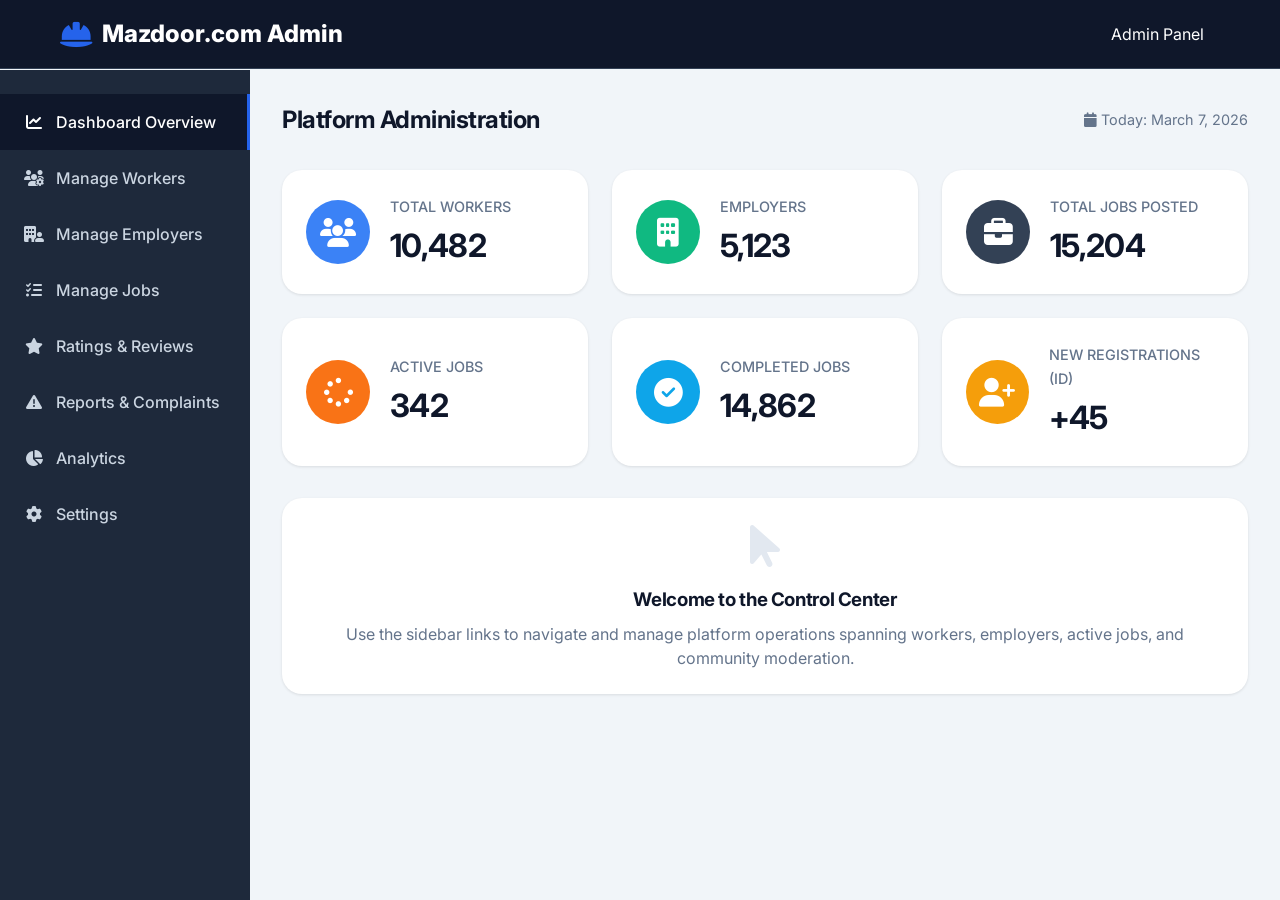
==== admin-panel.html @ 2efcf13f "Add files via upload" ====
<!DOCTYPE html>
<html lang="en">
<head>
    <meta charset="UTF-8">
    <meta name="viewport" content="width=device-width, initial-scale=1.0">
    <title>Admin Dashboard - Mazdoor.com</title>
    <link href="https://fonts.googleapis.com/css2?family=Inter:wght@400;500;600;700;800&display=swap" rel="stylesheet">
    <link rel="stylesheet" href="https://cdnjs.cloudflare.com/ajax/libs/font-awesome/6.4.0/css/all.min.css">
    <link rel="stylesheet" href="styles.css">
    <style>
        body { background: #F1F5F9; }
        .dashboard-layout { display: flex; min-height: 100vh; padding-top: 70px; }
        
        .sidebar {
            width: 250px; background: #1E293B; border-right: none; color: white;
            padding: 24px 0; position: fixed; height: calc(100vh - 70px);
        }
        .sidebar a {
            display: flex; align-items: center; gap: 12px; padding: 16px 24px;
            color: #CBD5E1; text-decoration: none; font-weight: 500;
        }
        .sidebar a:hover, .sidebar a.active { background: #0F172A; color: white; border-right: 3px solid var(--primary); }
        .sidebar i { width: 20px; text-align: center; }
        
        .main-content { margin-left: 250px; padding: 32px; flex: 1; }
        .page-header { margin-bottom: 32px; display: flex; justify-content: space-between; align-items: center; }
        
        .stats-grid { display: grid; grid-template-columns: repeat(auto-fit, minmax(240px, 1fr)); gap: 24px; margin-bottom: 32px; }
        .stat-card {
            background: white; padding: 24px; border-radius: var(--radius-lg);
            box-shadow: var(--shadow-sm); display: flex; align-items: center; gap: 20px;
        }
        .stat-icon { width: 64px; height: 64px; border-radius: 50%; display: flex; align-items: center; justify-content: center; font-size: 1.8rem; color: white; }
        .stat-info span { color: var(--text-muted); font-size: 0.9rem; font-weight: 500; text-transform: uppercase; }
        .stat-info h3 { font-size: 2rem; margin: 4px 0 0 0; }
        
        table { width: 100%; border-collapse: collapse; background: white; border-radius: var(--radius-lg); overflow: hidden; box-shadow: var(--shadow-sm); }
        th, td { padding: 16px; text-align: left; border-bottom: 1px solid var(--border-color); }
        th { background: #F8FAFC; color: var(--text-muted); font-weight: 600; text-transform: uppercase; font-size: 0.85rem; }
        tr:last-child td { border-bottom: none; }
        
        .badge-verified { background: #DCFCE7; color: #16A34A; padding: 4px 8px; border-radius: 4px; font-size: 0.8rem; font-weight: bold; }
        .badge-pending { background: #FEF3C7; color: #D97706; padding: 4px 8px; border-radius: 4px; font-size: 0.8rem; font-weight: bold; }
        
        @media (max-width: 768px) {
            .dashboard-layout { flex-direction: column; }
            .sidebar { width: 100%; position: static; height: auto; overflow-x: auto; white-space: nowrap; padding: 0; }
            .sidebar a { display: inline-flex; padding: 16px; border-right: none; }
            .sidebar a.active { border-right: none; border-bottom: 3px solid var(--primary); }
            .main-content { margin-left: 0; padding: 16px; }
            .stats-grid { grid-template-columns: 1fr; }
            table { display: block; overflow-x: auto; white-space: nowrap; }
        }
    </style>
</head>
<body>
    <nav class="navbar" style="border-bottom: 1px solid #334155; background: #0F172A;">
        <div class="nav-container">
            <a href="index.html" class="logo" style="color: white;">
                <i class="fa-solid fa-helmet-safety text-primary"></i>
                <span>Mazdoor.com Admin</span>
            </a>
            <div class="nav-actions">
                <span style="color: white; margin-right: 16px;">Admin Panel</span>
            </div>
        </div>
    </nav>

    <div class="dashboard-layout">
        <!-- Sidebar -->
        <aside class="sidebar">
            <a href="#" class="active" onclick="switchAdminTab('sec-overview', this)"><i class="fa-solid fa-chart-line"></i> Dashboard Overview</a>
            <a href="#" onclick="switchAdminTab('sec-workers', this)"><i class="fa-solid fa-users-gear"></i> Manage Workers</a>
            <a href="#" onclick="switchAdminTab('sec-employers', this)"><i class="fa-solid fa-building-user"></i> Manage Employers</a>
            <a href="#" onclick="switchAdminTab('sec-jobs', this)"><i class="fa-solid fa-list-check"></i> Manage Jobs</a>
            <a href="#" onclick="switchAdminTab('sec-ratings', this)"><i class="fa-solid fa-star"></i> Ratings & Reviews</a>
            <a href="#" onclick="switchAdminTab('sec-reports', this)"><i class="fa-solid fa-triangle-exclamation"></i> Reports & Complaints</a>
            <a href="#" onclick="switchAdminTab('sec-analytics', this)"><i class="fa-solid fa-chart-pie"></i> Analytics</a>
            <a href="#" onclick="switchAdminTab('sec-settings', this)"><i class="fa-solid fa-gear"></i> Settings</a>
        </aside>

        <!-- Main Content -->
        <main class="main-content">
            <div class="page-header">
                <h2>Platform Administration</h2>
                <div style="font-size: 0.9rem; color: var(--text-muted);"><i class="fa-solid fa-calendar"></i> Today: March 7, 2026</div>
            </div>

            <!-- TAB: OVERVIEW -->
            <section id="sec-overview" class="admin-tab">
                <div class="stats-grid">
                    <div class="stat-card">
                        <div class="stat-icon bg-blue"><i class="fa-solid fa-users"></i></div>
                        <div class="stat-info">
                            <span>Total Workers</span>
                            <h3>10,482</h3>
                        </div>
                    </div>
                    
                    <div class="stat-card">
                        <div class="stat-icon bg-green"><i class="fa-solid fa-building"></i></div>
                        <div class="stat-info">
                            <span>Employers</span>
                            <h3>5,123</h3>
                        </div>
                    </div>
                    
                    <div class="stat-card">
                        <div class="stat-icon bg-dark"><i class="fa-solid fa-briefcase"></i></div>
                        <div class="stat-info">
                            <span>Total Jobs Posted</span>
                            <h3>15,204</h3>
                        </div>
                    </div>

                    <div class="stat-card">
                        <div class="stat-icon bg-orange"><i class="fa-solid fa-spinner"></i></div>
                        <div class="stat-info">
                            <span>Active Jobs</span>
                            <h3>342</h3>
                        </div>
                    </div>

                    <div class="stat-card">
                        <div class="stat-icon bg-water"><i class="fa-solid fa-circle-check"></i></div>
                        <div class="stat-info">
                            <span>Completed Jobs</span>
                            <h3>14,862</h3>
                        </div>
                    </div>

                    <div class="stat-card">
                        <div class="stat-icon bg-yellow"><i class="fa-solid fa-user-plus"></i></div>
                        <div class="stat-info">
                            <span>New Registrations (ID)</span>
                            <h3>+45</h3>
                        </div>
                    </div>
                </div>

                <div style="background: white; padding: 24px; border-radius: var(--radius-lg); box-shadow: var(--shadow-sm); margin-top: 32px; text-align: center;">
                    <i class="fa-solid fa-arrow-pointer" style="font-size: 3rem; color: var(--border-color); margin-bottom: 16px;"></i>
                    <h3 style="margin-bottom: 8px;">Welcome to the Control Center</h3>
                    <p style="color: var(--text-muted);">Use the sidebar links to navigate and manage platform operations spanning workers, employers, active jobs, and community moderation.</p>
                </div>
            </section>

            <!-- TAB: WORKERS -->
            <section id="sec-workers" class="admin-tab" style="display: none;">
                <div style="display: flex; justify-content: space-between; align-items: center; margin-bottom: 16px;">
                    <h3 style="margin: 0;">Worker Database (Recent)</h3>
                    <button class="btn btn-primary" style="padding: 6px 12px; font-size: 0.85rem;" onclick="let name = prompt('Enter new worker name:'); if(name) alert(name + ' added to database.');"><i class="fa-solid fa-plus"></i> Manual Add</button>
                </div>
                <table>
                    <thead>
                        <tr>
                            <th>Name</th>
                            <th>Skill</th>
                            <th>Location</th>
                            <th>Status</th>
                            <th>Action</th>
                        </tr>
                    </thead>
                    <tbody>
                        <tr>
                            <td><strong>Hassan Ali</strong><br><small style="color: var(--text-muted);">+92 300 1234567</small></td>
                            <td>Electrician</td>
                            <td>Lahore</td>
                            <td><span class="badge-pending">Pending CNIC</span></td>
                            <td>
                                <button class="btn btn-outline" style="padding: 4px 8px; font-size: 0.8rem; margin-right: 4px;" onclick="alert('Worker verified successfully.'); this.closest('tr').querySelector('.badge-pending').className='badge-verified'; this.closest('tr').querySelector('.badge-verified').innerText='Verified';">Verify</button>
                                <button class="btn btn-outline" style="padding: 4px 8px; font-size: 0.8rem; color: var(--danger); border-color: var(--danger);" onclick="if(confirm('Suspend this worker?')) this.closest('tr').remove();">Suspend</button>
                            </td>
                        </tr>
                        <tr>
                            <td><strong>Zain Ahmed</strong><br><small style="color: var(--text-muted);">+92 321 7654321</small></td>
                            <td>Plumber</td>
                            <td>Karachi</td>
                            <td><span class="badge-verified">Verified</span></td>
                            <td>
                                <button class="btn btn-outline" style="padding: 4px 8px; font-size: 0.8rem; margin-right: 4px;" onclick="prompt('Edit name:', 'Zain Ahmed');">Edit</button>
                                <button class="btn btn-outline" style="padding: 4px 8px; font-size: 0.8rem; color: var(--danger); border-color: var(--danger);" onclick="if(confirm('Delete user?')) this.closest('tr').remove();">Delete</button>
                            </td>
                        </tr>
                    </tbody>
                </table>
            </section>

            <!-- TAB: EMPLOYERS -->
            <section id="sec-employers" class="admin-tab" style="display: none;">
                <div style="display: flex; justify-content: space-between; align-items: center; margin-bottom: 16px;">
                    <h3 style="margin: 0;">Employer Roster</h3>
                    <button class="btn btn-outline" style="padding: 6px 12px; font-size: 0.85rem;" onclick="prompt('Filter employers by industry/status:');"><i class="fa-solid fa-filter"></i> Filter</button>
                </div>
                <table>
                    <thead>
                        <tr>
                            <th>Employer Name</th>
                            <th>Type</th>
                            <th>Jobs Posted</th>
                            <th>Status</th>
                            <th>Action</th>
                        </tr>
                    </thead>
                    <tbody>
                        <tr>
                            <td><strong>Ahmad Construction Co.</strong><br><small style="color: var(--text-muted);">ahmad@example.com</small></td>
                            <td>Business</td>
                            <td>12</td>
                            <td><span class="badge-verified">Approved</span></td>
                            <td>
                                <button class="btn btn-outline" style="padding: 4px 8px; font-size: 0.8rem; margin-right: 4px;" onclick="alert('Loading employer details...');">Edit Details</button>
                                <button class="btn btn-outline" style="padding: 4px 8px; font-size: 0.8rem; color: var(--danger); border-color: var(--danger);" onclick="if(confirm('Block Ahmad Construction Co.?')) this.closest('tr').remove();">Block</button>
                            </td>
                        </tr>
                        <tr>
                            <td><strong>Sajid Khan</strong><br><small style="color: var(--text-muted);">+92 333 9876543</small></td>
                            <td>Individual</td>
                            <td>2</td>
                            <td><span class="badge-pending">Reviewing</span></td>
                            <td>
                                <button class="btn btn-outline" style="padding: 4px 8px; font-size: 0.8rem; margin-right: 4px;" onclick="alert('Employer approved!');">Approve</button>
                                <button class="btn btn-outline" style="padding: 4px 8px; font-size: 0.8rem; color: var(--danger); border-color: var(--danger);" onclick="if(confirm('Block Sajid Khan?')) this.closest('tr').remove();">Block</button>
                            </td>
                        </tr>
                    </tbody>
                </table>
            </section>

            <!-- TAB: JOBS -->
            <section id="sec-jobs" class="admin-tab" style="display: none;">
                <div style="display: flex; justify-content: space-between; align-items: center; margin-bottom: 16px;">
                    <h3 style="margin: 0;">Active Job Marketplace</h3>
                    <button class="btn btn-outline" style="padding: 6px 12px; font-size: 0.85rem;" onclick="if(confirm('Are you sure you want to remove all old jobs?')) document.querySelector('#sec-jobs tbody').innerHTML = '';"><i class="fa-solid fa-ban"></i> Bulk Remove</button>
                </div>
                <table>
                    <thead>
                        <tr>
                            <th>Job Title</th>
                            <th>Location</th>
                            <th>Wage</th>
                            <th>Status</th>
                            <th>Action</th>
                        </tr>
                    </thead>
                    <tbody>
                        <tr>
                            <td><strong>Construction Helper</strong><br><small style="color: var(--text-muted);">Posted by Sajid Khan</small></td>
                            <td>Lahore</td>
                            <td>Rs 1500 / day</td>
                            <td><span class="badge-pending">Open (0/2)</span></td>
                            <td>
                                <button class="btn btn-outline" style="padding: 4px 8px; font-size: 0.8rem; margin-right: 4px;" onclick="alert('Viewing job details...');">View</button>
                                <button class="btn btn-outline" style="padding: 4px 8px; font-size: 0.8rem; color: var(--danger); border-color: var(--danger);" onclick="if(confirm('Delete this job?')) this.closest('tr').remove();">Delete</button>
                            </td>
                        </tr>
                        <tr>
                            <td><strong>Electrician Needed</strong><br><small style="color: var(--text-muted);">Posted by Ahmad Const.</small></td>
                            <td>Islamabad</td>
                            <td>Rs 2500 / job</td>
                            <td><span class="badge-verified">Filled (1/1)</span></td>
                            <td>
                                <button class="btn btn-outline" style="padding: 4px 8px; font-size: 0.8rem; margin-right: 4px;" onclick="alert('Viewing job details...');">View</button>
                                <button class="btn btn-outline" style="padding: 4px 8px; font-size: 0.8rem; color: var(--danger); border-color: var(--danger);" onclick="if(confirm('Delete this job?')) this.closest('tr').remove();">Delete</button>
                            </td>
                        </tr>
                    </tbody>
                </table>
            </section>

            <!-- TAB: RATINGS -->
            <section id="sec-ratings" class="admin-tab" style="display: none;">
                <div style="display: flex; justify-content: space-between; align-items: center; margin-bottom: 16px;">
                    <h3 style="margin: 0;">Recent Platform Reviews</h3>
                    <div style="display: flex; gap: 8px;">
                        <input type="text" placeholder="Search by name..." style="padding: 6px 12px; border: 1px solid var(--border-color); border-radius: 4px;">
                        <button class="btn btn-outline" style="padding: 6px 12px; font-size: 0.85rem;" onclick="prompt('Enter minimum stars (1-5):');"><i class="fa-solid fa-filter"></i> Filter</button>
                    </div>
                </div>
                <table>
                    <thead>
                        <tr>
                            <th>Review Context</th>
                            <th>Rating</th>
                            <th>Comment</th>
                            <th>Date</th>
                            <th>Action</th>
                        </tr>
                    </thead>
                    <tbody>
                        <tr>
                            <td>
                                <strong>Employer:</strong> Sajid Khan<br>
                                <small style="color: var(--text-muted);">Reviewed Worker: Hassan Ali</small>
                            </td>
                            <td style="color: #F59E0B;">
                                <i class="fa-solid fa-star"></i><i class="fa-solid fa-star"></i><i class="fa-solid fa-star"></i><i class="fa-solid fa-star"></i><i class="fa-solid fa-star-half-stroke"></i><br>
                                <small style="color: var(--text-dark); font-weight: 500;">4.5 / 5</small>
                            </td>
                            <td style="max-width: 250px; white-space: normal;">"Great work wiring the new room. Arrived on time and cleaned up afterwards."</td>
                            <td><small>Oct 23, 2026</small></td>
                            <td style="min-width: 140px;">
                                <button class="btn btn-outline" style="padding: 4px 8px; font-size: 0.8rem; margin-right: 4px; color: var(--success); border-color: var(--success);" onclick="alert('Review approved and kept visible.')"><i class="fa-solid fa-check"></i></button>
                                <button class="btn btn-outline" style="padding: 4px 8px; font-size: 0.8rem; color: var(--danger); border-color: var(--danger);" onclick="if(confirm('Are you sure you want to delete this review?')) this.closest('tr').remove();"><i class="fa-solid fa-trash"></i></button>
                            </td>
                        </tr>
                        <tr>
                            <td>
                                <strong>Worker:</strong> Zain Ahmed<br>
                                <small style="color: var(--text-muted);">Reviewed Employer: Ahmad Const.</small>
                            </td>
                            <td style="color: #F59E0B;">
                                <i class="fa-solid fa-star"></i><i class="fa-regular fa-star"></i><i class="fa-regular fa-star"></i><i class="fa-regular fa-star"></i><i class="fa-regular fa-star"></i><br>
                                <small style="color: var(--text-dark); font-weight: 500;">1.0 / 5</small>
                            </td>
                            <td style="max-width: 250px; white-space: normal;">"Did not pay me the agreed wage. Deducted Rs 500 for no reason." <span class="badge-pending" style="display: inline-block; margin-top: 4px;">Flagged</span></td>
                            <td><small>Oct 22, 2026</small></td>
                            <td style="min-width: 140px;">
                                <button class="btn btn-outline" style="padding: 4px 8px; font-size: 0.8rem; margin-right: 4px;" onclick="switchAdminTab('sec-reports', document.querySelectorAll('.sidebar a')[5])">Investigate</button>
                                <button class="btn btn-outline" style="padding: 4px 8px; font-size: 0.8rem; color: var(--danger); border-color: var(--danger);" onclick="if(confirm('Delete fake/abusive review?')) this.closest('tr').remove();"><i class="fa-solid fa-trash"></i></button>
                            </td>
                        </tr>
                    </tbody>
                </table>
            </section>

            <!-- TAB: REPORTS & DISPUTES -->
            <section id="sec-reports" class="admin-tab" style="display: none;">
                <div style="display: flex; justify-content: space-between; align-items: center; margin-bottom: 16px;">
                    <h3 style="margin: 0;">Dispute Resolution & Reports</h3>
                    <div style="display: flex; gap: 8px;">
                        <button class="btn btn-outline" style="padding: 6px 12px; font-size: 0.85rem;" onclick="alert('Loading archived resolutions...');">View Resolved</button>
                    </div>
                </div>
                <table>
                    <thead>
                        <tr>
                            <th>Reported User</th>
                            <th>Reported By</th>
                            <th>Reason / Category</th>
                            <th>Status</th>
                            <th>Action</th>
                        </tr>
                    </thead>
                    <tbody>
                        <tr>
                            <td>
                                <strong style="color: var(--danger);">Ahmad Construction Co.</strong><br>
                                <small style="color: var(--text-muted);">Employer Profile</small>
                            </td>
                            <td>
                                Zain Ahmed<br>
                                <small style="color: var(--text-muted);">Worker</small>
                            </td>
                            <td>
                                <strong>Non-payment</strong><br>
                                <small style="color: var(--text-muted);">"Company refused to pay remaining 50% after work completion."</small>
                            </td>
                            <td><span class="badge-pending" style="background: #FEE2E2; color: #DC2626;">Urgent</span></td>
                            <td style="min-width: 150px;">
                                <button class="btn btn-outline" style="padding: 4px 8px; font-size: 0.8rem; margin-right: 4px;" onclick="prompt('Type message to send to both parties:');">Contact Both</button>
                                <button class="btn btn-outline" style="padding: 4px 8px; font-size: 0.8rem; color: var(--danger); border-color: var(--danger);" onclick="if(confirm('Suspend employer?')) this.closest('tr').remove();">Suspend Employer</button>
                            </td>
                        </tr>
                        <tr>
                            <td>
                                <strong style="color: var(--danger);">Kamran Ali</strong><br>
                                <small style="color: var(--text-muted);">Worker Profile</small>
                            </td>
                            <td>
                                Sajid Khan<br>
                                <small style="color: var(--text-muted);">Employer</small>
                            </td>
                            <td>
                                <strong>No Show</strong><br>
                                <small style="color: var(--text-muted);">"Worker accepted job but never arrived or picked up phone."</small>
                            </td>
                            <td><span class="badge-pending">Investigating</span></td>
                            <td style="min-width: 150px;">
                                <button class="btn btn-outline" style="padding: 4px 8px; font-size: 0.8rem; margin-right: 4px;" onclick="alert('Warning issued.');">Issue Warning</button>
                                <button class="btn btn-outline" style="padding: 4px 8px; font-size: 0.8rem; color: var(--success); border-color: var(--success);" onclick="this.closest('tr').remove(); alert('Report dismissed.');">Dismiss</button>
                            </td>
                        </tr>
                    </tbody>
                </table>
            </section>

            <!-- TAB: ANALYTICS -->
            <section id="sec-analytics" class="admin-tab" style="display: none;">
                <div style="display: flex; justify-content: space-between; align-items: center; margin-bottom: 24px;">
                    <h3 style="margin: 0;">Platform Analytics & Trends</h3>
                    <select style="padding: 6px 12px; border: 1px solid var(--border-color); border-radius: 4px;">
                        <option>Last 30 Days</option>
                        <option>Last 7 Days</option>
                        <option>This Year</option>
                    </select>
                </div>
                
                <div style="display: grid; grid-template-columns: 1fr 1fr; gap: 24px;">
                    <!-- Top Cities -->
                    <div style="background: white; padding: 24px; border-radius: var(--radius-lg); box-shadow: var(--shadow-sm);">
                        <h4 style="margin-bottom: 16px; border-bottom: 1px solid var(--border-color); padding-bottom: 8px;">Top Cities by Activity</h4>
                        
                        <div style="margin-bottom: 12px;">
                            <div style="display: flex; justify-content: space-between; margin-bottom: 4px;">
                                <strong>Lahore</strong> <span>4,201 jobs</span>
                            </div>
                            <div style="width: 100%; background: var(--bg-light); border-radius: 4px; height: 8px; overflow: hidden;">
                                <div style="width: 85%; background: var(--primary); height: 100%;"></div>
                            </div>
                        </div>
                        
                        <div style="margin-bottom: 12px;">
                            <div style="display: flex; justify-content: space-between; margin-bottom: 4px;">
                                <strong>Karachi</strong> <span>3,842 jobs</span>
                            </div>
                            <div style="width: 100%; background: var(--bg-light); border-radius: 4px; height: 8px; overflow: hidden;">
                                <div style="width: 70%; background: #0EA5E9; height: 100%;"></div>
                            </div>
                        </div>

                        <div style="margin-bottom: 12px;">
                            <div style="display: flex; justify-content: space-between; margin-bottom: 4px;">
                                <strong>Islamabad</strong> <span>1,902 jobs</span>
                            </div>
                            <div style="width: 100%; background: var(--bg-light); border-radius: 4px; height: 8px; overflow: hidden;">
                                <div style="width: 45%; background: #10B981; height: 100%;"></div>
                            </div>
                        </div>
                    </div>

                    <!-- Top Categories -->
                    <div style="background: white; padding: 24px; border-radius: var(--radius-lg); box-shadow: var(--shadow-sm);">
                        <h4 style="margin-bottom: 16px; border-bottom: 1px solid var(--border-color); padding-bottom: 8px;">Most Demanded Skills</h4>
                        
                        <div style="display: flex; align-items: center; justify-content: space-between; margin-bottom: 16px;">
                            <div style="display: flex; align-items: center; gap: 12px;">
                                <div style="width: 40px; height: 40px; border-radius: 50%; background: #FEF3C7; color: #D97706; display: flex; align-items: center; justify-content: center; font-size: 1.2rem;"><i class="fa-solid fa-trowel-bricks"></i></div>
                                <div>
                                    <h4 style="margin: 0;">Construction</h4>
                                    <small style="color: var(--text-muted);">45% of total jobs</small>
                                </div>
                            </div>
                            <strong style="color: var(--success);"><i class="fa-solid fa-arrow-trend-up"></i> +12%</strong>
                        </div>

                        <div style="display: flex; align-items: center; justify-content: space-between; margin-bottom: 16px;">
                            <div style="display: flex; align-items: center; gap: 12px;">
                                <div style="width: 40px; height: 40px; border-radius: 50%; background: #DBEAFE; color: #2563EB; display: flex; align-items: center; justify-content: center; font-size: 1.2rem;"><i class="fa-solid fa-bolt"></i></div>
                                <div>
                                    <h4 style="margin: 0;">Electrician</h4>
                                    <small style="color: var(--text-muted);">22% of total jobs</small>
                                </div>
                            </div>
                            <strong style="color: var(--success);"><i class="fa-solid fa-arrow-trend-up"></i> +5%</strong>
                        </div>
                        
                        <div style="display: flex; align-items: center; justify-content: space-between;">
                            <div style="display: flex; align-items: center; gap: 12px;">
                                <div style="width: 40px; height: 40px; border-radius: 50%; background: #DCFCE7; color: #16A34A; display: flex; align-items: center; justify-content: center; font-size: 1.2rem;"><i class="fa-solid fa-broom"></i></div>
                                <div>
                                    <h4 style="margin: 0;">Cleaners</h4>
                                    <small style="color: var(--text-muted);">15% of total jobs</small>
                                </div>
                            </div>
                            <strong style="color: var(--danger);"><i class="fa-solid fa-arrow-trend-down"></i> -2%</strong>
                        </div>
                    </div>
                </div>
            </section>

            <!-- TAB: SETTINGS -->
            <section id="sec-settings" class="admin-tab" style="display: none;">
                <h3 style="margin-bottom: 24px;">Global Platform Settings</h3>
                
                <div style="background: white; padding: 24px; border-radius: var(--radius-lg); box-shadow: var(--shadow-sm); max-width: 800px;">
                    <form onsubmit="event.preventDefault(); alert('Settings saved successfully!');">
                        
                        <h4 style="margin-bottom: 16px; border-bottom: 1px solid var(--border-color); padding-bottom: 8px;">Application Preferences</h4>
                        <div style="display: grid; grid-template-columns: 1fr 1fr; gap: 16px; margin-bottom: 24px;">
                            <div>
                                <label style="display: block; font-weight: 500; margin-bottom: 6px;">Default Language</label>
                                <select style="width: 100%; padding: 10px; border: 1px solid var(--border-color); border-radius: 4px;">
                                    <option>English</option>
                                    <option>Urdu</option>
                                </select>
                            </div>
                            <div>
                                <label style="display: block; font-weight: 500; margin-bottom: 6px;">Minimum Daily Wage (Rs)</label>
                                <input type="number" value="1200" style="width: 100%; padding: 10px; border: 1px solid var(--border-color); border-radius: 4px;">
                            </div>
                        </div>

                        <h4 style="margin-bottom: 16px; border-bottom: 1px solid var(--border-color); padding-bottom: 8px;">System Integrations</h4>
                        <div style="margin-bottom: 16px;">
                            <label style="display: block; font-weight: 500; margin-bottom: 6px;">SMS Gateway API Key (Twilio/Localize)</label>
                            <input type="password" value="sk_test_1234567890abcdef" style="width: 100%; padding: 10px; border: 1px solid var(--border-color); border-radius: 4px;">
                        </div>
                        <div style="margin-bottom: 32px;">
                            <label style="display: block; font-weight: 500; margin-bottom: 6px;">Google Maps API Key</label>
                            <input type="password" value="AIzaSyBw-xyz1234..." style="width: 100%; padding: 10px; border: 1px solid var(--border-color); border-radius: 4px;">
                        </div>

                        <h4 style="margin-bottom: 16px; border-bottom: 1px solid var(--border-color); padding-bottom: 8px;">Danger Zone</h4>
                        <div style="display: flex; align-items: center; justify-content: space-between; padding: 16px; background: #FEF2F2; border: 1px solid #FECACA; border-radius: 4px; margin-bottom: 24px;">
                            <div>
                                <strong style="color: var(--danger); display: block;">Maintenance Mode</strong>
                                <small style="color: var(--text-muted);">Take the platform offline for updates. Users will see a "Be right back" screen.</small>
                            </div>
                            <label style="position: relative; display: inline-block; width: 44px; height: 24px;">
                                <input type="checkbox" style="opacity: 0; width: 0; height: 0;" onchange="this.nextElementSibling.style.background = this.checked ? 'var(--danger)' : '#ccc';">
                                <span style="position: absolute; cursor: pointer; top: 0; left: 0; right: 0; bottom: 0; background-color: #ccc; transition: .4s; border-radius: 34px;">
                                    <span style="position: absolute; content: ''; height: 16px; width: 16px; left: 4px; bottom: 4px; background-color: white; transition: .4s; border-radius: 50%;"></span>
                                </span>
                            </label>
                        </div>

                        <div style="text-align: right;">
                            <button type="submit" class="btn btn-primary" style="padding: 10px 24px;"><i class="fa-solid fa-floppy-disk"></i> Save Changes</button>
                        </div>
                    </form>
                </div>
            </section>

        </main>
    </div>

    <script>
        function switchAdminTab(tabId, element) {
            // Hide all sections
            const tabs = document.querySelectorAll('.admin-tab');
            tabs.forEach(tab => tab.style.display = 'none');
            
            // Remove active class from all links
            const links = document.querySelectorAll('.sidebar a');
            links.forEach(link => link.classList.remove('active'));
            
            // Show selected section
            document.getElementById(tabId).style.display = 'block';
            
            // Add active class to clicked link
            if(element) element.classList.add('active');
        }
    </script>
        </main>
    </div>
</body>
</html>
---- styles.css ----
:root {
    /* Colors tailored for Mazdoor.com */
    --primary: #2563EB; /* Blue for workers */
    --primary-dark: #1E40AF;
    --success: #16A34A; /* Green for employers/hiring */
    --success-hover: #15803D;
    --warning: #F59E0B;
    --danger: #DC2626;
    
    --bg-main: #FFFFFF;
    --bg-light: #F8FAFC;
    --bg-card: #FFFFFF;
    
    --text-dark: #0F172A;
    --text-muted: #64748B;
    --border-color: #E2E8F0;

    /* Spacing & Sizes */
    --radius-md: 12px;
    --radius-lg: 20px;
    --radius-pill: 9999px;
    
    --shadow-sm: 0 1px 3px rgba(0,0,0,0.1);
    --shadow-md: 0 4px 6px -1px rgba(0,0,0,0.1);
    --shadow-lg: 0 10px 15px -3px rgba(0,0,0,0.1);
    
    /* Typography */
    --font-main: 'Inter', sans-serif;
}

body.dark-mode {
    --bg-main: #0F172A;
    --bg-light: #1E293B;
    --bg-card: #1E293B;
    
    --text-dark: #F8FAFC;
    --text-muted: #94A3B8;
    --border-color: #334155;
}

* { margin: 0; padding: 0; box-sizing: border-box; }

body {
    font-family: var(--font-main);
    color: var(--text-dark);
    background-color: var(--bg-main);
    line-height: 1.5;
    -webkit-font-smoothing: antialiased;
}

/* Utilities */
.text-center { text-align: center; }
.text-primary { color: var(--primary); }
.bg-light { background-color: var(--bg-light); }

/* Language Specific */
.lang-ur {
    font-family: 'Noto Nastaliq Urdu', serif;
    font-size: 0.95em; /* Reduced from 1.1em to address user feedback on size */
}
.lang-ur .btn { font-family: 'Noto Nastaliq Urdu', serif; font-size: 1.05em; font-weight: 700; }
.lang-ur h1, .lang-ur h2, .lang-ur h3, .lang-ur h4 { font-family: 'Noto Nastaliq Urdu', serif; line-height: 1.5; }
.lang-ur p { line-height: 1.7; }

/* Typography */
h1, h2, h3, h4 { font-weight: 700; color: var(--text-dark); letter-spacing: -0.02em; }
p { color: var(--text-muted); }

/* Navigation */
.navbar {
    position: fixed; top: 0; width: 100%;
    background: var(--bg-main); border-bottom: 1px solid var(--border-color);
    z-index: 1000; padding: 16px 0;
    transition: background 0.3s, border-color 0.3s;
}
.nav-container {
    max-width: 1200px; margin: 0 auto; padding: 0 20px;
    display: flex; justify-content: space-between; align-items: center;
}
.logo {
    display: flex; align-items: center; gap: 10px;
    text-decoration: none; font-size: 1.5rem; font-weight: 800; color: var(--text-dark);
}
.logo i { font-size: 1.8rem; }

.nav-links { display: flex; gap: 24px; }
.nav-links .nav-item {
    text-decoration: none; color: var(--text-dark); font-weight: 600;
    padding: 8px 16px; border: 2px solid var(--border-color); border-radius: var(--radius-pill);
    transition: all 0.2s;
}
.nav-links .nav-item:hover { background: var(--bg-light); border-color: var(--primary); color: var(--primary); }
.nav-actions { display: flex; gap: 12px; align-items: center; }
.btn {
    display: inline-flex; align-items: center; justify-content: center; gap: 8px;
    text-decoration: none; font-weight: 600; border: none; cursor: pointer;
    border-radius: var(--radius-pill); transition: all 0.3s cubic-bezier(0.4, 0, 0.2, 1);
}
.btn:hover { transform: translateY(-2px); box-shadow: var(--shadow-md); }
.btn:active { transform: translateY(0); }

.btn-outline {
    background: transparent; border: 2px solid var(--border-color);
    padding: 8px 16px; color: var(--text-dark);
}
.btn-outline:hover { background: var(--bg-light); border-color: var(--text-muted); }

.btn-primary {
    background: var(--primary); color: white; padding: 10px 24px;
}
.btn-primary:hover { background: var(--primary-dark); }

.btn-lang {
    background: var(--bg-light); color: var(--text-dark); padding: 8px 16px; border: 1px solid var(--border-color);
}

.mobile-menu-btn {
    display: none; background: transparent; border: none;
    font-size: 1.5rem; cursor: pointer; color: var(--text-dark);
}

/* Sections */
.section { padding: 80px 0; }
.section-container { max-width: 1200px; margin: 0 auto; padding: 0 20px; }
.section-title { font-size: 2.2rem; margin-bottom: 40px; }

/* Hero Section */
.hero {
    padding-top: 140px; padding-bottom: 80px;
    position: relative; overflow: hidden;
}
.hero-container {
    max-width: 800px; margin: 0 auto; padding: 0 20px; z-index: 2; position: relative;
}
.hero-title { font-size: 4rem; line-height: 1.1; margin-bottom: 20px; }
.hero-subtitle { font-size: 1.25rem; font-weight: 400; margin-bottom: 48px; color: var(--text-muted); }

/* MASSIVE BUTTONS FOR MOBILE-FIRST WORKERS */
.hero-buttons {
    display: flex; justify-content: center; gap: 24px; flex-wrap: wrap;
}

.btn-massive {
    display: flex; flex-direction: column; align-items: center; justify-content: center;
    padding: 24px; min-width: 280px; min-height: 160px;
    border-radius: var(--radius-lg); text-decoration: none;
    box-shadow: 0 10px 25px -5px rgba(0,0,0,0.1), 0 8px 10px -6px rgba(0,0,0,0.1);
    transition: transform 0.2s, box-shadow 0.2s;
    border: 2px solid rgba(0,0,0,0.05); /* Added boundary */
}
.btn-massive:hover { transform: translateY(-4px); box-shadow: 0 20px 25px -5px rgba(0,0,0,0.1); border-color: rgba(0,0,0,0.1); }
.btn-massive:active { transform: translateY(2px); }

.icon-large { font-size: 3rem; margin-bottom: 16px; }
.btn-massive span { font-size: 1.8rem; font-weight: 800; }
.btn-massive small { font-size: 1rem; opacity: 0.9; margin-top: 8px; font-weight: 500; }

.btn-success { background-color: var(--success); color: white; border-bottom: 6px solid var(--success-hover); border-left: 1px solid rgba(255,255,255,0.1); border-right: 1px solid rgba(255,255,255,0.1); border-top: 1px solid rgba(255,255,255,0.1); }
.btn-success:hover { background-color: var(--success-hover); }
.btn-primary-blue { background-color: var(--primary); color: white; border-bottom: 6px solid var(--primary-dark); border-left: 1px solid rgba(255,255,255,0.1); border-right: 1px solid rgba(255,255,255,0.1); border-top: 1px solid rgba(255,255,255,0.1); }
.btn-primary-blue:hover { opacity: 0.9; }

.no-subtext { min-height: 120px; flex-direction: row; gap: 16px; }
.no-subtext span { font-size: 1.5rem; }
.no-subtext .icon-large { font-size: 2rem; margin-bottom: 0; }

/* Categories */
.category-grid {
    display: grid; grid-template-columns: repeat(auto-fill, minmax(180px, 1fr)); gap: 20px;
}
.category-card {
    background: var(--bg-card); border-radius: var(--radius-lg);
    padding: 24px; text-align: center; border: 1px solid var(--border-color);
    box-shadow: var(--shadow-sm); cursor: pointer; transition: all 0.2s;
}
.category-card:hover { transform: translateY(-3px); box-shadow: var(--shadow-md); border-color: var(--primary); }
.cat-icon {
    width: 64px; height: 64px; border-radius: 50%;
    display: flex; align-items: center; justify-content: center;
    font-size: 1.8rem; margin: 0 auto 16px auto; color: white;
}
.bg-yellow { background: #F59E0B; }
.bg-blue { background: #3B82F6; }
.bg-water { background: #0EA5E9; }
.bg-green { background: #10B981; }
.bg-dark { background: #334155; }
.bg-orange { background: #F97316; }

.category-card h3 { font-size: 1.1rem; }

/* How It Works */
.steps-grid {
    display: flex; justify-content: space-between; align-items: center; gap: 20px;
}
.step-card {
    flex: 1; text-align: center; position: relative;
    background: var(--bg-card); padding: 40px 24px; border-radius: var(--radius-lg);
    border: 1px solid var(--border-color); box-shadow: var(--shadow-sm);
}
.step-number {
    position: absolute; top: -20px; left: 50%; transform: translateX(-50%);
    width: 40px; height: 40px; background: var(--text-dark); color: var(--bg-main);
    border-radius: 50%; display: flex; align-items: center; justify-content: center;
    font-size: 1.25rem; font-weight: 800; border: 4px solid var(--bg-card);
}
.step-icon { font-size: 3rem; color: var(--primary); margin-bottom: 20px; }
.step-card h3 { font-size: 1.25rem; margin-bottom: 12px; }
.step-arrow { font-size: 2rem; color: var(--border-color); }

/* CTA */
.cta-section { background: var(--text-dark); color: white; padding: 80px 20px; }
.cta-title { color: white; margin-bottom: 32px; font-size: 2.5rem; }

/* Footer */
.footer { background: var(--bg-light); border-top: 1px solid var(--border-color); padding: 60px 0 0 0; }
.footer-container { max-width: 1200px; margin: 0 auto; padding: 0 20px; display: grid; grid-template-columns: 2fr 1fr 1fr; gap: 40px; }
.footer-brand p { margin-top: 16px; max-width: 300px; }
.footer-links { display: flex; flex-direction: column; gap: 12px; }
.footer-links h4, .footer-social h4 { margin-bottom: 16px; font-size: 1.1rem; }
.footer-links a { color: var(--text-muted); text-decoration: none; }
.footer-links a:hover { color: var(--primary); }
.social-icons { display: flex; gap: 16px; }
.social-icons a { font-size: 1.5rem; color: var(--text-muted); }
.social-icons a:hover { color: var(--primary); }
.footer-bottom { border-top: 1px solid var(--border-color); margin-top: 40px; padding: 24px 0; font-size: 0.9rem; color: var(--text-muted); }

/* MOBILE RESPONSIVE DESIGN (CRITICAL FOR MAZDOOR.COM) */
@media (max-width: 768px) {
    .nav-links, .nav-actions .d-none-mobile { display: none; }
    .mobile-menu-btn { display: block; }
    
    .hero-title { font-size: 2.5rem; }
    .hero-subtitle { font-size: 1.1rem; margin-bottom: 32px; }
    
    .btn-massive { width: 100%; min-width: unset; padding: 20px 16px; }
    
    .steps-grid { flex-direction: column; gap: 40px; }
    .d-none-mobile { display: none; }
    
    .footer-container { grid-template-columns: 1fr; gap: 32px; text-align: center; }
    .footer-brand .logo, .social-icons { justify-content: center; }
    .footer-brand p { margin: 16px auto; }
}

/* Modals */
.modal-overlay {
    position: fixed; top: 0; left: 0; width: 100%; height: 100%;
    background: rgba(15, 23, 42, 0.6); backdrop-filter: blur(8px);
    display: none; align-items: center; justify-content: center;
    z-index: 2000; padding: 16px;
}
.modal-overlay.active { display: flex; animation: fadeIn 0.3s ease; }

@keyframes fadeIn {
    from { opacity: 0; }
    to { opacity: 1; }
}

.modal-content {
    background: var(--bg-card); padding: 40px; border-radius: 24px;
    width: 100%; max-width: 520px; position: relative;
    box-shadow: 0 25px 50px -12px rgba(0, 0, 0, 0.25);
    border: 1px solid var(--border-color);
    transform: translateY(20px);
    transition: transform 0.3s ease;
}
.modal-overlay.active .modal-content { transform: translateY(0); }

.modal-close {
    position: absolute; top: 20px; right: 20px; 
    width: 40px; height: 40px; border-radius: 50%;
    background: var(--bg-light); border: none;
    display: flex; align-items: center; justify-content: center;
    font-size: 1.25rem; cursor: pointer; color: var(--text-dark);
    transition: all 0.2s;
}
.modal-close:hover { background: var(--border-color); color: var(--danger); transform: rotate(90deg); }

.modal-header { margin-bottom: 24px; text-align: center; }
.modal-header h3 { font-size: 1.8rem; letter-spacing: -0.01em; }

.modal-body { margin-bottom: 24px; }
.modal-body p { margin-bottom: 20px; text-align: center; }

.payment-sum-card {
    background: var(--bg-light); padding: 20px; border-radius: 16px;
    margin-bottom: 24px; border: 1px solid var(--border-color);
}
.payment-sum-row { display: flex; justify-content: space-between; margin-top: 12px; font-size: 1rem; }
.payment-total { 
    display: flex; justify-content: space-between; 
    font-size: 1.25rem; font-weight: 800; 
    margin-top: 20px; padding-top: 16px; 
    border-top: 2px dashed var(--border-color);
}

.payment-methods-grid {
    display: grid; grid-template-columns: repeat(3, 1fr); gap: 12px; margin-bottom: 24px;
}
.payment-method-btn {
    border: 2px solid var(--border-color); background: var(--bg-card);
    padding: 16px 8px; border-radius: 16px; display: flex; flex-direction: column;
    align-items: center; gap: 8px; cursor: pointer; transition: all 0.2s;
    font-weight: 600; font-size: 0.9rem;
}
.payment-method-btn i { font-size: 1.5rem; }
.payment-method-btn:hover { border-color: var(--primary); background: rgba(37, 99, 235, 0.05); }
.payment-method-btn.active { border-color: var(--primary); background: rgba(37, 99, 235, 0.1); color: var(--primary); }

.form-group { margin-bottom: 20px; }
.form-group label { display: block; margin-bottom: 8px; font-weight: 600; font-size: 0.9rem; color: var(--text-dark); }
.form-input {
    width: 100%; padding: 14px 16px; border: 2px solid var(--border-color);
    border-radius: 14px; font-family: var(--font-main);
    background: var(--bg-main); color: var(--text-dark);
    transition: all 0.2s; font-size: 1rem;
}
.form-input:focus { outline: none; border-color: var(--primary); box-shadow: 0 0 0 4px rgba(37, 99, 235, 0.1); }

.chat-messages {
    height: 350px; border: 1px solid var(--border-color); border-radius: 16px;
    padding: 20px; overflow-y: auto; margin-bottom: 20px; background: var(--bg-light);
    display: flex; flex-direction: column; gap: 16px;
}
.chat-msg {
    max-width: 85%; padding: 14px 18px; border-radius: 18px; font-size: 0.95rem; line-height: 1.4;
    position: relative;
}
.chat-msg.employer { 
    background: white; border: 1px solid var(--border-color); align-self: flex-start;
    border-bottom-left-radius: 4px;
}
.chat-msg.worker { 
    background: var(--primary); color: white; align-self: flex-end;
    border-bottom-right-radius: 4px;
    box-shadow: 0 4px 12px rgba(37, 99, 235, 0.2);
}
.chat-input-area { display: flex; gap: 12px; }
.chat-input-area input { flex: 1; }

/* Enhanced Job Card */
.job-card-worker {
    position: relative; overflow: hidden; transition: all 0.3s cubic-bezier(0.4, 0, 0.2, 1);
}
.job-card-worker:hover { transform: translateY(-4px); box-shadow: var(--shadow-lg); }

.badge-urgent {
    background: linear-gradient(135deg, #EF4444 0%, #B91C1C 100%);
    color: white; padding: 6px 12px; border-radius: 8px;
    font-size: 0.75rem; font-weight: 800; text-transform: uppercase; letter-spacing: 0.05em;
    box-shadow: 0 4px 12px rgba(239, 68, 68, 0.3);
}

.job-amount-highlight {
    font-size: 1.5rem; font-weight: 800; color: var(--success);
    display: block; margin-top: 4px;
}

.job-meta-tag {
    display: inline-flex; align-items: center; gap: 6px;
    background: var(--bg-light); padding: 6px 12px; border-radius: 10px;
    font-size: 0.85rem; font-weight: 500; color: var(--text-muted);
}
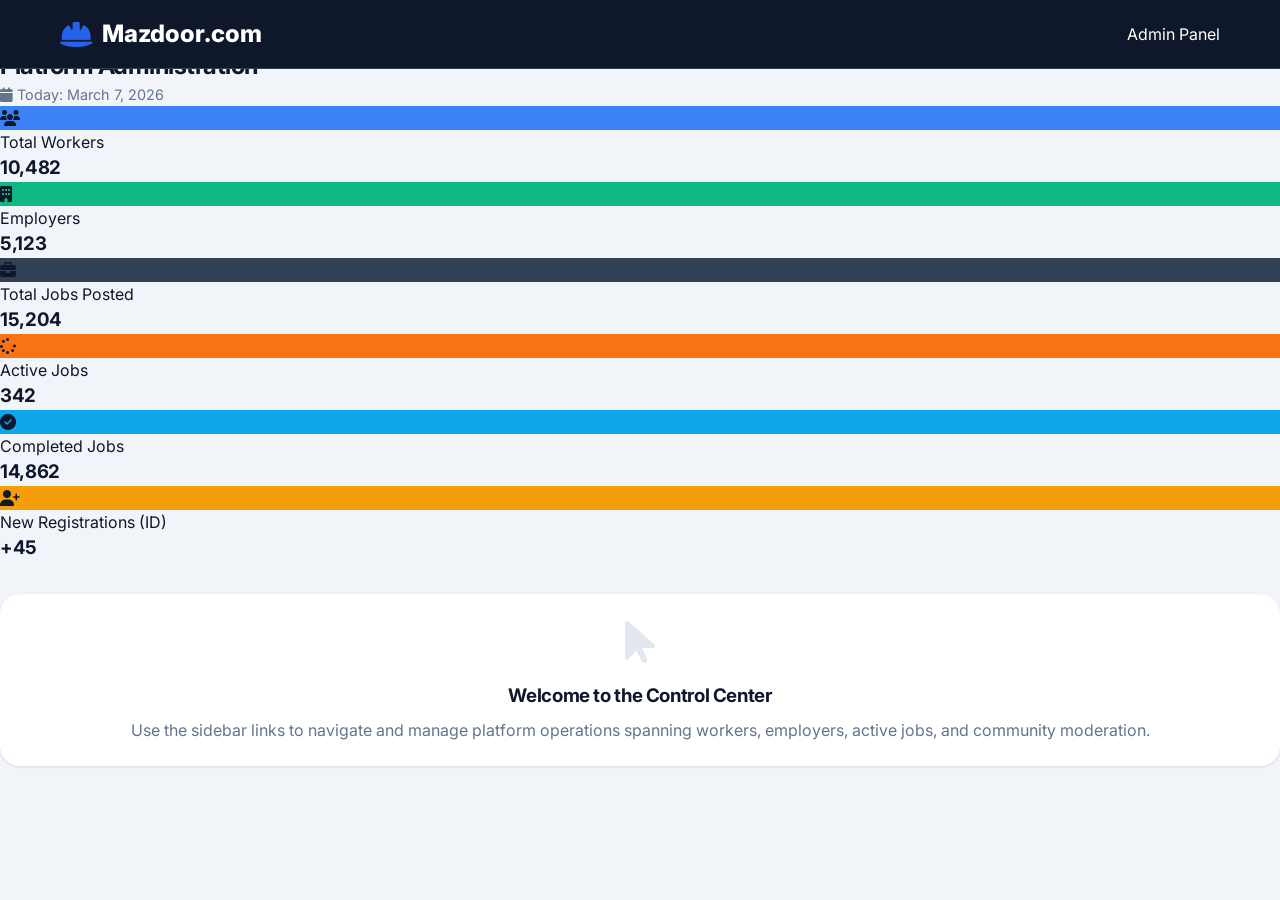
==== commit 7257bc3a: "Update admin-panel.html" ====
--- a/admin-panel.html
+++ b/admin-panel.html
@@ -8,67 +8,28 @@
     <link rel="stylesheet" href="https://cdnjs.cloudflare.com/ajax/libs/font-awesome/6.4.0/css/all.min.css">
     <link rel="stylesheet" href="styles.css">
     <style>
+        /* Admin-only overrides that don't belong in shared CSS */
         body { background: #F1F5F9; }
-        .dashboard-layout { display: flex; min-height: 100vh; padding-top: 70px; }
-        
-        .sidebar {
-            width: 250px; background: #1E293B; border-right: none; color: white;
-            padding: 24px 0; position: fixed; height: calc(100vh - 70px);
-        }
-        .sidebar a {
-            display: flex; align-items: center; gap: 12px; padding: 16px 24px;
-            color: #CBD5E1; text-decoration: none; font-weight: 500;
-        }
-        .sidebar a:hover, .sidebar a.active { background: #0F172A; color: white; border-right: 3px solid var(--primary); }
-        .sidebar i { width: 20px; text-align: center; }
-        
-        .main-content { margin-left: 250px; padding: 32px; flex: 1; }
-        .page-header { margin-bottom: 32px; display: flex; justify-content: space-between; align-items: center; }
-        
-        .stats-grid { display: grid; grid-template-columns: repeat(auto-fit, minmax(240px, 1fr)); gap: 24px; margin-bottom: 32px; }
-        .stat-card {
-            background: white; padding: 24px; border-radius: var(--radius-lg);
-            box-shadow: var(--shadow-sm); display: flex; align-items: center; gap: 20px;
-        }
-        .stat-icon { width: 64px; height: 64px; border-radius: 50%; display: flex; align-items: center; justify-content: center; font-size: 1.8rem; color: white; }
-        .stat-info span { color: var(--text-muted); font-size: 0.9rem; font-weight: 500; text-transform: uppercase; }
-        .stat-info h3 { font-size: 2rem; margin: 4px 0 0 0; }
-        
-        table { width: 100%; border-collapse: collapse; background: white; border-radius: var(--radius-lg); overflow: hidden; box-shadow: var(--shadow-sm); }
-        th, td { padding: 16px; text-align: left; border-bottom: 1px solid var(--border-color); }
-        th { background: #F8FAFC; color: var(--text-muted); font-weight: 600; text-transform: uppercase; font-size: 0.85rem; }
-        tr:last-child td { border-bottom: none; }
-        
-        .badge-verified { background: #DCFCE7; color: #16A34A; padding: 4px 8px; border-radius: 4px; font-size: 0.8rem; font-weight: bold; }
-        .badge-pending { background: #FEF3C7; color: #D97706; padding: 4px 8px; border-radius: 4px; font-size: 0.8rem; font-weight: bold; }
-        
-        @media (max-width: 768px) {
-            .dashboard-layout { flex-direction: column; }
-            .sidebar { width: 100%; position: static; height: auto; overflow-x: auto; white-space: nowrap; padding: 0; }
-            .sidebar a { display: inline-flex; padding: 16px; border-right: none; }
-            .sidebar a.active { border-right: none; border-bottom: 3px solid var(--primary); }
-            .main-content { margin-left: 0; padding: 16px; }
-            .stats-grid { grid-template-columns: 1fr; }
-            table { display: block; overflow-x: auto; white-space: nowrap; }
-        }
+        .navbar-admin { border-bottom: 1px solid #334155; background: #0F172A; }
+        .navbar-admin .logo { color: white; }
     </style>
+    <script src="script.js" defer></script>
 </head>
 <body>
-    <nav class="navbar" style="border-bottom: 1px solid #334155; background: #0F172A;">
+    <nav class="navbar navbar-admin">
         <div class="nav-container">
-            <a href="index.html" class="logo" style="color: white;">
+            <a href="index.html" class="logo">
                 <i class="fa-solid fa-helmet-safety text-primary"></i>
-                <span>Mazdoor.com Admin</span>
+                <span>Mazdoor.com</span>
             </a>
             <div class="nav-actions">
-                <span style="color: white; margin-right: 16px;">Admin Panel</span>
+                <span style="color: white;">Admin Panel</span>
             </div>
         </div>
     </nav>
 
     <div class="dashboard-layout">
-        <!-- Sidebar -->
-        <aside class="sidebar">
+        <aside class="sidebar sidebar-admin">
             <a href="#" class="active" onclick="switchAdminTab('sec-overview', this)"><i class="fa-solid fa-chart-line"></i> Dashboard Overview</a>
             <a href="#" onclick="switchAdminTab('sec-workers', this)"><i class="fa-solid fa-users-gear"></i> Manage Workers</a>
             <a href="#" onclick="switchAdminTab('sec-employers', this)"><i class="fa-solid fa-building-user"></i> Manage Employers</a>
@@ -76,10 +37,11 @@
             <a href="#" onclick="switchAdminTab('sec-ratings', this)"><i class="fa-solid fa-star"></i> Ratings & Reviews</a>
             <a href="#" onclick="switchAdminTab('sec-reports', this)"><i class="fa-solid fa-triangle-exclamation"></i> Reports & Complaints</a>
             <a href="#" onclick="switchAdminTab('sec-analytics', this)"><i class="fa-solid fa-chart-pie"></i> Analytics</a>
+            <a href="#" onclick="switchAdminTab('sec-verifications', this)"><i class="fa-solid fa-user-check"></i> Verification Requests</a>
             <a href="#" onclick="switchAdminTab('sec-settings', this)"><i class="fa-solid fa-gear"></i> Settings</a>
+            <a href="#" data-action="logout" style="color: #F87171; margin-top: auto;"><i class="fa-solid fa-right-from-bracket"></i> Logout</a>
         </aside>
 
-        <!-- Main Content -->
         <main class="main-content">
             <div class="page-header">
                 <h2>Platform Administration</h2>
@@ -91,75 +53,46 @@
                 <div class="stats-grid">
                     <div class="stat-card">
                         <div class="stat-icon bg-blue"><i class="fa-solid fa-users"></i></div>
-                        <div class="stat-info">
-                            <span>Total Workers</span>
-                            <h3>10,482</h3>
-                        </div>
-                    </div>
-                    
+                        <div class="stat-info"><span>Total Workers</span><h3>10,482</h3></div>
+                    </div>
                     <div class="stat-card">
                         <div class="stat-icon bg-green"><i class="fa-solid fa-building"></i></div>
-                        <div class="stat-info">
-                            <span>Employers</span>
-                            <h3>5,123</h3>
-                        </div>
-                    </div>
-                    
+                        <div class="stat-info"><span>Employers</span><h3>5,123</h3></div>
+                    </div>
                     <div class="stat-card">
                         <div class="stat-icon bg-dark"><i class="fa-solid fa-briefcase"></i></div>
-                        <div class="stat-info">
-                            <span>Total Jobs Posted</span>
-                            <h3>15,204</h3>
-                        </div>
-                    </div>
-
+                        <div class="stat-info"><span>Total Jobs Posted</span><h3>15,204</h3></div>
+                    </div>
                     <div class="stat-card">
                         <div class="stat-icon bg-orange"><i class="fa-solid fa-spinner"></i></div>
-                        <div class="stat-info">
-                            <span>Active Jobs</span>
-                            <h3>342</h3>
-                        </div>
-                    </div>
-
+                        <div class="stat-info"><span>Active Jobs</span><h3>342</h3></div>
+                    </div>
                     <div class="stat-card">
                         <div class="stat-icon bg-water"><i class="fa-solid fa-circle-check"></i></div>
-                        <div class="stat-info">
-                            <span>Completed Jobs</span>
-                            <h3>14,862</h3>
-                        </div>
-                    </div>
-
+                        <div class="stat-info"><span>Completed Jobs</span><h3>14,862</h3></div>
+                    </div>
                     <div class="stat-card">
                         <div class="stat-icon bg-yellow"><i class="fa-solid fa-user-plus"></i></div>
-                        <div class="stat-info">
-                            <span>New Registrations (ID)</span>
-                            <h3>+45</h3>
-                        </div>
+                        <div class="stat-info"><span>New Registrations (ID)</span><h3>+45</h3></div>
                     </div>
                 </div>
 
                 <div style="background: white; padding: 24px; border-radius: var(--radius-lg); box-shadow: var(--shadow-sm); margin-top: 32px; text-align: center;">
                     <i class="fa-solid fa-arrow-pointer" style="font-size: 3rem; color: var(--border-color); margin-bottom: 16px;"></i>
-                    <h3 style="margin-bottom: 8px;">Welcome to the Control Center</h3>
-                    <p style="color: var(--text-muted);">Use the sidebar links to navigate and manage platform operations spanning workers, employers, active jobs, and community moderation.</p>
+                    <h3 id="adminWelcomeName" style="margin-bottom: 8px;">Welcome to the Control Center</h3>
+                    <p>Use the sidebar links to navigate and manage platform operations spanning workers, employers, active jobs, and community moderation.</p>
                 </div>
             </section>
 
             <!-- TAB: WORKERS -->
             <section id="sec-workers" class="admin-tab" style="display: none;">
-                <div style="display: flex; justify-content: space-between; align-items: center; margin-bottom: 16px;">
-                    <h3 style="margin: 0;">Worker Database (Recent)</h3>
-                    <button class="btn btn-primary" style="padding: 6px 12px; font-size: 0.85rem;" onclick="let name = prompt('Enter new worker name:'); if(name) alert(name + ' added to database.');"><i class="fa-solid fa-plus"></i> Manual Add</button>
-                </div>
-                <table>
-                    <thead>
-                        <tr>
-                            <th>Name</th>
-                            <th>Skill</th>
-                            <th>Location</th>
-                            <th>Status</th>
-                            <th>Action</th>
-                        </tr>
+                <div class="flex-between" style="margin-bottom: 16px;">
+                    <h3>Worker Database (Recent)</h3>
+                    <button class="btn btn-primary btn-sm" onclick="let name = prompt('Enter new worker name:'); if(name) alert(name + ' added to database.');"><i class="fa-solid fa-plus"></i> Manual Add</button>
+                </div>
+                <table>
+                    <thead>
+                        <tr><th>Name</th><th>Skill</th><th>Location</th><th>Status</th><th>Action</th></tr>
                     </thead>
                     <tbody>
                         <tr>
@@ -168,8 +101,8 @@
                             <td>Lahore</td>
                             <td><span class="badge-pending">Pending CNIC</span></td>
                             <td>
-                                <button class="btn btn-outline" style="padding: 4px 8px; font-size: 0.8rem; margin-right: 4px;" onclick="alert('Worker verified successfully.'); this.closest('tr').querySelector('.badge-pending').className='badge-verified'; this.closest('tr').querySelector('.badge-verified').innerText='Verified';">Verify</button>
-                                <button class="btn btn-outline" style="padding: 4px 8px; font-size: 0.8rem; color: var(--danger); border-color: var(--danger);" onclick="if(confirm('Suspend this worker?')) this.closest('tr').remove();">Suspend</button>
+                                <button class="btn btn-outline btn-sm" style="margin-right: 4px;" onclick="alert('Worker verified successfully.'); this.closest('tr').querySelector('.badge-pending').className='badge-verified'; this.closest('tr').querySelector('.badge-verified').innerText='Verified';">Verify</button>
+                                <button class="btn btn-outline btn-sm btn-danger-outline" onclick="if(confirm('Suspend this worker?')) this.closest('tr').remove();">Suspend</button>
                             </td>
                         </tr>
                         <tr>
@@ -178,8 +111,8 @@
                             <td>Karachi</td>
                             <td><span class="badge-verified">Verified</span></td>
                             <td>
-                                <button class="btn btn-outline" style="padding: 4px 8px; font-size: 0.8rem; margin-right: 4px;" onclick="prompt('Edit name:', 'Zain Ahmed');">Edit</button>
-                                <button class="btn btn-outline" style="padding: 4px 8px; font-size: 0.8rem; color: var(--danger); border-color: var(--danger);" onclick="if(confirm('Delete user?')) this.closest('tr').remove();">Delete</button>
+                                <button class="btn btn-outline btn-sm" style="margin-right: 4px;" onclick="prompt('Edit name:', 'Zain Ahmed');">Edit</button>
+                                <button class="btn btn-outline btn-sm btn-danger-outline" onclick="if(confirm('Delete user?')) this.closest('tr').remove();">Delete</button>
                             </td>
                         </tr>
                     </tbody>
@@ -188,19 +121,13 @@
 
             <!-- TAB: EMPLOYERS -->
             <section id="sec-employers" class="admin-tab" style="display: none;">
-                <div style="display: flex; justify-content: space-between; align-items: center; margin-bottom: 16px;">
-                    <h3 style="margin: 0;">Employer Roster</h3>
-                    <button class="btn btn-outline" style="padding: 6px 12px; font-size: 0.85rem;" onclick="prompt('Filter employers by industry/status:');"><i class="fa-solid fa-filter"></i> Filter</button>
-                </div>
-                <table>
-                    <thead>
-                        <tr>
-                            <th>Employer Name</th>
-                            <th>Type</th>
-                            <th>Jobs Posted</th>
-                            <th>Status</th>
-                            <th>Action</th>
-                        </tr>
+                <div class="flex-between" style="margin-bottom: 16px;">
+                    <h3>Employer Roster</h3>
+                    <button class="btn btn-outline btn-sm" onclick="prompt('Filter employers by industry/status:');"><i class="fa-solid fa-filter"></i> Filter</button>
+                </div>
+                <table>
+                    <thead>
+                        <tr><th>Employer Name</th><th>Type</th><th>Jobs Posted</th><th>Status</th><th>Action</th></tr>
                     </thead>
                     <tbody>
                         <tr>
@@ -209,8 +136,8 @@
                             <td>12</td>
                             <td><span class="badge-verified">Approved</span></td>
                             <td>
-                                <button class="btn btn-outline" style="padding: 4px 8px; font-size: 0.8rem; margin-right: 4px;" onclick="alert('Loading employer details...');">Edit Details</button>
-                                <button class="btn btn-outline" style="padding: 4px 8px; font-size: 0.8rem; color: var(--danger); border-color: var(--danger);" onclick="if(confirm('Block Ahmad Construction Co.?')) this.closest('tr').remove();">Block</button>
+                                <button class="btn btn-outline btn-sm" style="margin-right: 4px;" onclick="alert('Loading employer details...');">Edit Details</button>
+                                <button class="btn btn-outline btn-sm btn-danger-outline" onclick="if(confirm('Block Ahmad Construction Co.?')) this.closest('tr').remove();">Block</button>
                             </td>
                         </tr>
                         <tr>
@@ -219,8 +146,8 @@
                             <td>2</td>
                             <td><span class="badge-pending">Reviewing</span></td>
                             <td>
-                                <button class="btn btn-outline" style="padding: 4px 8px; font-size: 0.8rem; margin-right: 4px;" onclick="alert('Employer approved!');">Approve</button>
-                                <button class="btn btn-outline" style="padding: 4px 8px; font-size: 0.8rem; color: var(--danger); border-color: var(--danger);" onclick="if(confirm('Block Sajid Khan?')) this.closest('tr').remove();">Block</button>
+                                <button class="btn btn-outline btn-sm" style="margin-right: 4px;" onclick="alert('Employer approved!');">Approve</button>
+                                <button class="btn btn-outline btn-sm btn-danger-outline" onclick="if(confirm('Block Sajid Khan?')) this.closest('tr').remove();">Block</button>
                             </td>
                         </tr>
                     </tbody>
@@ -229,19 +156,13 @@
 
             <!-- TAB: JOBS -->
             <section id="sec-jobs" class="admin-tab" style="display: none;">
-                <div style="display: flex; justify-content: space-between; align-items: center; margin-bottom: 16px;">
-                    <h3 style="margin: 0;">Active Job Marketplace</h3>
-                    <button class="btn btn-outline" style="padding: 6px 12px; font-size: 0.85rem;" onclick="if(confirm('Are you sure you want to remove all old jobs?')) document.querySelector('#sec-jobs tbody').innerHTML = '';"><i class="fa-solid fa-ban"></i> Bulk Remove</button>
-                </div>
-                <table>
-                    <thead>
-                        <tr>
-                            <th>Job Title</th>
-                            <th>Location</th>
-                            <th>Wage</th>
-                            <th>Status</th>
-                            <th>Action</th>
-                        </tr>
+                <div class="flex-between" style="margin-bottom: 16px;">
+                    <h3>Active Job Marketplace</h3>
+                    <button class="btn btn-outline btn-sm" onclick="if(confirm('Are you sure you want to remove all old jobs?')) document.querySelector('#sec-jobs tbody').innerHTML = '';"><i class="fa-solid fa-ban"></i> Bulk Remove</button>
+                </div>
+                <table>
+                    <thead>
+                        <tr><th>Job Title</th><th>Location</th><th>Wage</th><th>Status</th><th>Action</th></tr>
                     </thead>
                     <tbody>
                         <tr>
@@ -250,8 +171,8 @@
                             <td>Rs 1500 / day</td>
                             <td><span class="badge-pending">Open (0/2)</span></td>
                             <td>
-                                <button class="btn btn-outline" style="padding: 4px 8px; font-size: 0.8rem; margin-right: 4px;" onclick="alert('Viewing job details...');">View</button>
-                                <button class="btn btn-outline" style="padding: 4px 8px; font-size: 0.8rem; color: var(--danger); border-color: var(--danger);" onclick="if(confirm('Delete this job?')) this.closest('tr').remove();">Delete</button>
+                                <button class="btn btn-outline btn-sm" style="margin-right: 4px;" onclick="alert('Viewing job details...');">View</button>
+                                <button class="btn btn-outline btn-sm btn-danger-outline" onclick="if(confirm('Delete this job?')) this.closest('tr').remove();">Delete</button>
                             </td>
                         </tr>
                         <tr>
@@ -260,8 +181,8 @@
                             <td>Rs 2500 / job</td>
                             <td><span class="badge-verified">Filled (1/1)</span></td>
                             <td>
-                                <button class="btn btn-outline" style="padding: 4px 8px; font-size: 0.8rem; margin-right: 4px;" onclick="alert('Viewing job details...');">View</button>
-                                <button class="btn btn-outline" style="padding: 4px 8px; font-size: 0.8rem; color: var(--danger); border-color: var(--danger);" onclick="if(confirm('Delete this job?')) this.closest('tr').remove();">Delete</button>
+                                <button class="btn btn-outline btn-sm" style="margin-right: 4px;" onclick="alert('Viewing job details...');">View</button>
+                                <button class="btn btn-outline btn-sm btn-danger-outline" onclick="if(confirm('Delete this job?')) this.closest('tr').remove();">Delete</button>
                             </td>
                         </tr>
                     </tbody>
@@ -270,22 +191,16 @@
 
             <!-- TAB: RATINGS -->
             <section id="sec-ratings" class="admin-tab" style="display: none;">
-                <div style="display: flex; justify-content: space-between; align-items: center; margin-bottom: 16px;">
-                    <h3 style="margin: 0;">Recent Platform Reviews</h3>
+                <div class="flex-between" style="margin-bottom: 16px;">
+                    <h3>Recent Platform Reviews</h3>
                     <div style="display: flex; gap: 8px;">
                         <input type="text" placeholder="Search by name..." style="padding: 6px 12px; border: 1px solid var(--border-color); border-radius: 4px;">
-                        <button class="btn btn-outline" style="padding: 6px 12px; font-size: 0.85rem;" onclick="prompt('Enter minimum stars (1-5):');"><i class="fa-solid fa-filter"></i> Filter</button>
-                    </div>
-                </div>
-                <table>
-                    <thead>
-                        <tr>
-                            <th>Review Context</th>
-                            <th>Rating</th>
-                            <th>Comment</th>
-                            <th>Date</th>
-                            <th>Action</th>
-                        </tr>
+                        <button class="btn btn-outline btn-sm" onclick="prompt('Enter minimum stars (1-5):');"><i class="fa-solid fa-filter"></i> Filter</button>
+                    </div>
+                </div>
+                <table>
+                    <thead>
+                        <tr><th>Review Context</th><th>Rating</th><th>Comment</th><th>Date</th><th>Action</th></tr>
                     </thead>
                     <tbody>
                         <tr>
@@ -300,8 +215,8 @@
                             <td style="max-width: 250px; white-space: normal;">"Great work wiring the new room. Arrived on time and cleaned up afterwards."</td>
                             <td><small>Oct 23, 2026</small></td>
                             <td style="min-width: 140px;">
-                                <button class="btn btn-outline" style="padding: 4px 8px; font-size: 0.8rem; margin-right: 4px; color: var(--success); border-color: var(--success);" onclick="alert('Review approved and kept visible.')"><i class="fa-solid fa-check"></i></button>
-                                <button class="btn btn-outline" style="padding: 4px 8px; font-size: 0.8rem; color: var(--danger); border-color: var(--danger);" onclick="if(confirm('Are you sure you want to delete this review?')) this.closest('tr').remove();"><i class="fa-solid fa-trash"></i></button>
+                                <button class="btn btn-outline btn-sm btn-success-outline" style="margin-right: 4px;" onclick="alert('Review approved and kept visible.')"><i class="fa-solid fa-check"></i></button>
+                                <button class="btn btn-outline btn-sm btn-danger-outline" onclick="if(confirm('Are you sure you want to delete this review?')) this.closest('tr').remove();"><i class="fa-solid fa-trash"></i></button>
                             </td>
                         </tr>
                         <tr>
@@ -316,8 +231,8 @@
                             <td style="max-width: 250px; white-space: normal;">"Did not pay me the agreed wage. Deducted Rs 500 for no reason." <span class="badge-pending" style="display: inline-block; margin-top: 4px;">Flagged</span></td>
                             <td><small>Oct 22, 2026</small></td>
                             <td style="min-width: 140px;">
-                                <button class="btn btn-outline" style="padding: 4px 8px; font-size: 0.8rem; margin-right: 4px;" onclick="switchAdminTab('sec-reports', document.querySelectorAll('.sidebar a')[5])">Investigate</button>
-                                <button class="btn btn-outline" style="padding: 4px 8px; font-size: 0.8rem; color: var(--danger); border-color: var(--danger);" onclick="if(confirm('Delete fake/abusive review?')) this.closest('tr').remove();"><i class="fa-solid fa-trash"></i></button>
+                                <button class="btn btn-outline btn-sm" style="margin-right: 4px;" onclick="switchAdminTab('sec-reports', document.querySelectorAll('.sidebar a')[5])">Investigate</button>
+                                <button class="btn btn-outline btn-sm btn-danger-outline" onclick="if(confirm('Delete fake/abusive review?')) this.closest('tr').remove();"><i class="fa-solid fa-trash"></i></button>
                             </td>
                         </tr>
                     </tbody>
@@ -326,21 +241,13 @@
 
             <!-- TAB: REPORTS & DISPUTES -->
             <section id="sec-reports" class="admin-tab" style="display: none;">
-                <div style="display: flex; justify-content: space-between; align-items: center; margin-bottom: 16px;">
-                    <h3 style="margin: 0;">Dispute Resolution & Reports</h3>
-                    <div style="display: flex; gap: 8px;">
-                        <button class="btn btn-outline" style="padding: 6px 12px; font-size: 0.85rem;" onclick="alert('Loading archived resolutions...');">View Resolved</button>
-                    </div>
-                </div>
-                <table>
-                    <thead>
-                        <tr>
-                            <th>Reported User</th>
-                            <th>Reported By</th>
-                            <th>Reason / Category</th>
-                            <th>Status</th>
-                            <th>Action</th>
-                        </tr>
+                <div class="flex-between" style="margin-bottom: 16px;">
+                    <h3>Dispute Resolution & Reports</h3>
+                    <button class="btn btn-outline btn-sm" onclick="alert('Loading archived resolutions...');">View Resolved</button>
+                </div>
+                <table>
+                    <thead>
+                        <tr><th>Reported User</th><th>Reported By</th><th>Reason / Category</th><th>Status</th><th>Action</th></tr>
                     </thead>
                     <tbody>
                         <tr>
@@ -348,18 +255,15 @@
                                 <strong style="color: var(--danger);">Ahmad Construction Co.</strong><br>
                                 <small style="color: var(--text-muted);">Employer Profile</small>
                             </td>
-                            <td>
-                                Zain Ahmed<br>
-                                <small style="color: var(--text-muted);">Worker</small>
-                            </td>
+                            <td>Zain Ahmed<br><small style="color: var(--text-muted);">Worker</small></td>
                             <td>
                                 <strong>Non-payment</strong><br>
                                 <small style="color: var(--text-muted);">"Company refused to pay remaining 50% after work completion."</small>
                             </td>
                             <td><span class="badge-pending" style="background: #FEE2E2; color: #DC2626;">Urgent</span></td>
                             <td style="min-width: 150px;">
-                                <button class="btn btn-outline" style="padding: 4px 8px; font-size: 0.8rem; margin-right: 4px;" onclick="prompt('Type message to send to both parties:');">Contact Both</button>
-                                <button class="btn btn-outline" style="padding: 4px 8px; font-size: 0.8rem; color: var(--danger); border-color: var(--danger);" onclick="if(confirm('Suspend employer?')) this.closest('tr').remove();">Suspend Employer</button>
+                                <button class="btn btn-outline btn-sm" style="margin-right: 4px;" onclick="prompt('Type message to send to both parties:');">Contact Both</button>
+                                <button class="btn btn-outline btn-sm btn-danger-outline" onclick="if(confirm('Suspend employer?')) this.closest('tr').remove();">Suspend Employer</button>
                             </td>
                         </tr>
                         <tr>
@@ -367,18 +271,15 @@
                                 <strong style="color: var(--danger);">Kamran Ali</strong><br>
                                 <small style="color: var(--text-muted);">Worker Profile</small>
                             </td>
-                            <td>
-                                Sajid Khan<br>
-                                <small style="color: var(--text-muted);">Employer</small>
-                            </td>
+                            <td>Sajid Khan<br><small style="color: var(--text-muted);">Employer</small></td>
                             <td>
                                 <strong>No Show</strong><br>
                                 <small style="color: var(--text-muted);">"Worker accepted job but never arrived or picked up phone."</small>
                             </td>
                             <td><span class="badge-pending">Investigating</span></td>
                             <td style="min-width: 150px;">
-                                <button class="btn btn-outline" style="padding: 4px 8px; font-size: 0.8rem; margin-right: 4px;" onclick="alert('Warning issued.');">Issue Warning</button>
-                                <button class="btn btn-outline" style="padding: 4px 8px; font-size: 0.8rem; color: var(--success); border-color: var(--success);" onclick="this.closest('tr').remove(); alert('Report dismissed.');">Dismiss</button>
+                                <button class="btn btn-outline btn-sm" style="margin-right: 4px;" onclick="alert('Warning issued.');">Issue Warning</button>
+                                <button class="btn btn-outline btn-sm btn-success-outline" onclick="this.closest('tr').remove(); alert('Report dismissed.');">Dismiss</button>
                             </td>
                         </tr>
                     </tbody>
@@ -387,8 +288,8 @@
 
             <!-- TAB: ANALYTICS -->
             <section id="sec-analytics" class="admin-tab" style="display: none;">
-                <div style="display: flex; justify-content: space-between; align-items: center; margin-bottom: 24px;">
-                    <h3 style="margin: 0;">Platform Analytics & Trends</h3>
+                <div class="flex-between" style="margin-bottom: 24px;">
+                    <h3>Platform Analytics & Trends</h3>
                     <select style="padding: 6px 12px; border: 1px solid var(--border-color); border-radius: 4px;">
                         <option>Last 30 Days</option>
                         <option>Last 7 Days</option>
@@ -402,27 +303,19 @@
                         <h4 style="margin-bottom: 16px; border-bottom: 1px solid var(--border-color); padding-bottom: 8px;">Top Cities by Activity</h4>
                         
                         <div style="margin-bottom: 12px;">
-                            <div style="display: flex; justify-content: space-between; margin-bottom: 4px;">
-                                <strong>Lahore</strong> <span>4,201 jobs</span>
-                            </div>
+                            <div class="flex-between" style="margin-bottom: 4px;"><strong>Lahore</strong> <span>4,201 jobs</span></div>
                             <div style="width: 100%; background: var(--bg-light); border-radius: 4px; height: 8px; overflow: hidden;">
                                 <div style="width: 85%; background: var(--primary); height: 100%;"></div>
                             </div>
                         </div>
-                        
                         <div style="margin-bottom: 12px;">
-                            <div style="display: flex; justify-content: space-between; margin-bottom: 4px;">
-                                <strong>Karachi</strong> <span>3,842 jobs</span>
-                            </div>
+                            <div class="flex-between" style="margin-bottom: 4px;"><strong>Karachi</strong> <span>3,842 jobs</span></div>
                             <div style="width: 100%; background: var(--bg-light); border-radius: 4px; height: 8px; overflow: hidden;">
                                 <div style="width: 70%; background: #0EA5E9; height: 100%;"></div>
                             </div>
                         </div>
-
                         <div style="margin-bottom: 12px;">
-                            <div style="display: flex; justify-content: space-between; margin-bottom: 4px;">
-                                <strong>Islamabad</strong> <span>1,902 jobs</span>
-                            </div>
+                            <div class="flex-between" style="margin-bottom: 4px;"><strong>Islamabad</strong> <span>1,902 jobs</span></div>
                             <div style="width: 100%; background: var(--bg-light); border-radius: 4px; height: 8px; overflow: hidden;">
                                 <div style="width: 45%; background: #10B981; height: 100%;"></div>
                             </div>
@@ -433,40 +326,50 @@
                     <div style="background: white; padding: 24px; border-radius: var(--radius-lg); box-shadow: var(--shadow-sm);">
                         <h4 style="margin-bottom: 16px; border-bottom: 1px solid var(--border-color); padding-bottom: 8px;">Most Demanded Skills</h4>
                         
-                        <div style="display: flex; align-items: center; justify-content: space-between; margin-bottom: 16px;">
+                        <div class="flex-between" style="margin-bottom: 16px;">
                             <div style="display: flex; align-items: center; gap: 12px;">
                                 <div style="width: 40px; height: 40px; border-radius: 50%; background: #FEF3C7; color: #D97706; display: flex; align-items: center; justify-content: center; font-size: 1.2rem;"><i class="fa-solid fa-trowel-bricks"></i></div>
-                                <div>
-                                    <h4 style="margin: 0;">Construction</h4>
-                                    <small style="color: var(--text-muted);">45% of total jobs</small>
-                                </div>
+                                <div><h4 style="margin: 0;">Construction</h4><small style="color: var(--text-muted);">45% of total jobs</small></div>
                             </div>
                             <strong style="color: var(--success);"><i class="fa-solid fa-arrow-trend-up"></i> +12%</strong>
                         </div>
-
-                        <div style="display: flex; align-items: center; justify-content: space-between; margin-bottom: 16px;">
+                        <div class="flex-between" style="margin-bottom: 16px;">
                             <div style="display: flex; align-items: center; gap: 12px;">
                                 <div style="width: 40px; height: 40px; border-radius: 50%; background: #DBEAFE; color: #2563EB; display: flex; align-items: center; justify-content: center; font-size: 1.2rem;"><i class="fa-solid fa-bolt"></i></div>
-                                <div>
-                                    <h4 style="margin: 0;">Electrician</h4>
-                                    <small style="color: var(--text-muted);">22% of total jobs</small>
-                                </div>
+                                <div><h4 style="margin: 0;">Electrician</h4><small style="color: var(--text-muted);">22% of total jobs</small></div>
                             </div>
                             <strong style="color: var(--success);"><i class="fa-solid fa-arrow-trend-up"></i> +5%</strong>
                         </div>
-                        
-                        <div style="display: flex; align-items: center; justify-content: space-between;">
+                        <div class="flex-between">
                             <div style="display: flex; align-items: center; gap: 12px;">
                                 <div style="width: 40px; height: 40px; border-radius: 50%; background: #DCFCE7; color: #16A34A; display: flex; align-items: center; justify-content: center; font-size: 1.2rem;"><i class="fa-solid fa-broom"></i></div>
-                                <div>
-                                    <h4 style="margin: 0;">Cleaners</h4>
-                                    <small style="color: var(--text-muted);">15% of total jobs</small>
-                                </div>
+                                <div><h4 style="margin: 0;">Cleaners</h4><small style="color: var(--text-muted);">15% of total jobs</small></div>
                             </div>
                             <strong style="color: var(--danger);"><i class="fa-solid fa-arrow-trend-down"></i> -2%</strong>
                         </div>
                     </div>
                 </div>
+            </section>
+
+            <!-- TAB: VERIFICATION REQUESTS -->
+            <section id="sec-verifications" class="admin-tab" style="display: none;">
+                <div class="flex-between" style="margin-bottom: 24px;">
+                    <h3>Pending Verification Requests</h3>
+                    <p style="color: var(--text-muted);">Review workers' documents and approve them.</p>
+                </div>
+                
+                <table>
+                    <thead>
+                        <tr><th>Worker Details</th><th>Skill</th><th>Location</th><th>Status</th><th>Actions</th></tr>
+                    </thead>
+                    <tbody id="verificationRequestsBody">
+                        <tr>
+                            <td colspan="5" style="text-align: center; padding: 40px;">
+                                <i class="fa-solid fa-spinner fa-spin"></i> Loading requests...
+                            </td>
+                        </tr>
+                    </tbody>
+                </table>
             </section>
 
             <!-- TAB: SETTINGS -->
@@ -477,32 +380,32 @@
                     <form onsubmit="event.preventDefault(); alert('Settings saved successfully!');">
                         
                         <h4 style="margin-bottom: 16px; border-bottom: 1px solid var(--border-color); padding-bottom: 8px;">Application Preferences</h4>
-                        <div style="display: grid; grid-template-columns: 1fr 1fr; gap: 16px; margin-bottom: 24px;">
+                        <div class="grid-2" style="margin-bottom: 24px;">
                             <div>
                                 <label style="display: block; font-weight: 500; margin-bottom: 6px;">Default Language</label>
-                                <select style="width: 100%; padding: 10px; border: 1px solid var(--border-color); border-radius: 4px;">
+                                <select class="form-control">
                                     <option>English</option>
                                     <option>Urdu</option>
                                 </select>
                             </div>
                             <div>
                                 <label style="display: block; font-weight: 500; margin-bottom: 6px;">Minimum Daily Wage (Rs)</label>
-                                <input type="number" value="1200" style="width: 100%; padding: 10px; border: 1px solid var(--border-color); border-radius: 4px;">
+                                <input type="number" class="form-control" value="1200">
                             </div>
                         </div>
 
                         <h4 style="margin-bottom: 16px; border-bottom: 1px solid var(--border-color); padding-bottom: 8px;">System Integrations</h4>
-                        <div style="margin-bottom: 16px;">
-                            <label style="display: block; font-weight: 500; margin-bottom: 6px;">SMS Gateway API Key (Twilio/Localize)</label>
-                            <input type="password" value="sk_test_1234567890abcdef" style="width: 100%; padding: 10px; border: 1px solid var(--border-color); border-radius: 4px;">
-                        </div>
-                        <div style="margin-bottom: 32px;">
-                            <label style="display: block; font-weight: 500; margin-bottom: 6px;">Google Maps API Key</label>
-                            <input type="password" value="AIzaSyBw-xyz1234..." style="width: 100%; padding: 10px; border: 1px solid var(--border-color); border-radius: 4px;">
+                        <div class="form-group">
+                            <label>SMS Gateway API Key (Twilio/Localize)</label>
+                            <input type="password" class="form-control" value="sk_test_1234567890abcdef">
+                        </div>
+                        <div class="form-group" style="margin-bottom: 32px;">
+                            <label>Google Maps API Key</label>
+                            <input type="password" class="form-control" value="AIzaSyBw-xyz1234...">
                         </div>
 
                         <h4 style="margin-bottom: 16px; border-bottom: 1px solid var(--border-color); padding-bottom: 8px;">Danger Zone</h4>
-                        <div style="display: flex; align-items: center; justify-content: space-between; padding: 16px; background: #FEF2F2; border: 1px solid #FECACA; border-radius: 4px; margin-bottom: 24px;">
+                        <div class="flex-between" style="padding: 16px; background: #FEF2F2; border: 1px solid #FECACA; border-radius: 4px; margin-bottom: 24px;">
                             <div>
                                 <strong style="color: var(--danger); display: block;">Maintenance Mode</strong>
                                 <small style="color: var(--text-muted);">Take the platform offline for updates. Users will see a "Be right back" screen.</small>
@@ -527,22 +430,12 @@
 
     <script>
         function switchAdminTab(tabId, element) {
-            // Hide all sections
-            const tabs = document.querySelectorAll('.admin-tab');
-            tabs.forEach(tab => tab.style.display = 'none');
-            
-            // Remove active class from all links
-            const links = document.querySelectorAll('.sidebar a');
-            links.forEach(link => link.classList.remove('active'));
-            
-            // Show selected section
+            document.querySelectorAll('.admin-tab').forEach(tab => tab.style.display = 'none');
+            document.querySelectorAll('.sidebar a').forEach(link => link.classList.remove('active'));
             document.getElementById(tabId).style.display = 'block';
-            
-            // Add active class to clicked link
-            if(element) element.classList.add('active');
+            if (element) element.classList.add('active');
         }
     </script>
-        </main>
-    </div>
 </body>
 </html>
+
